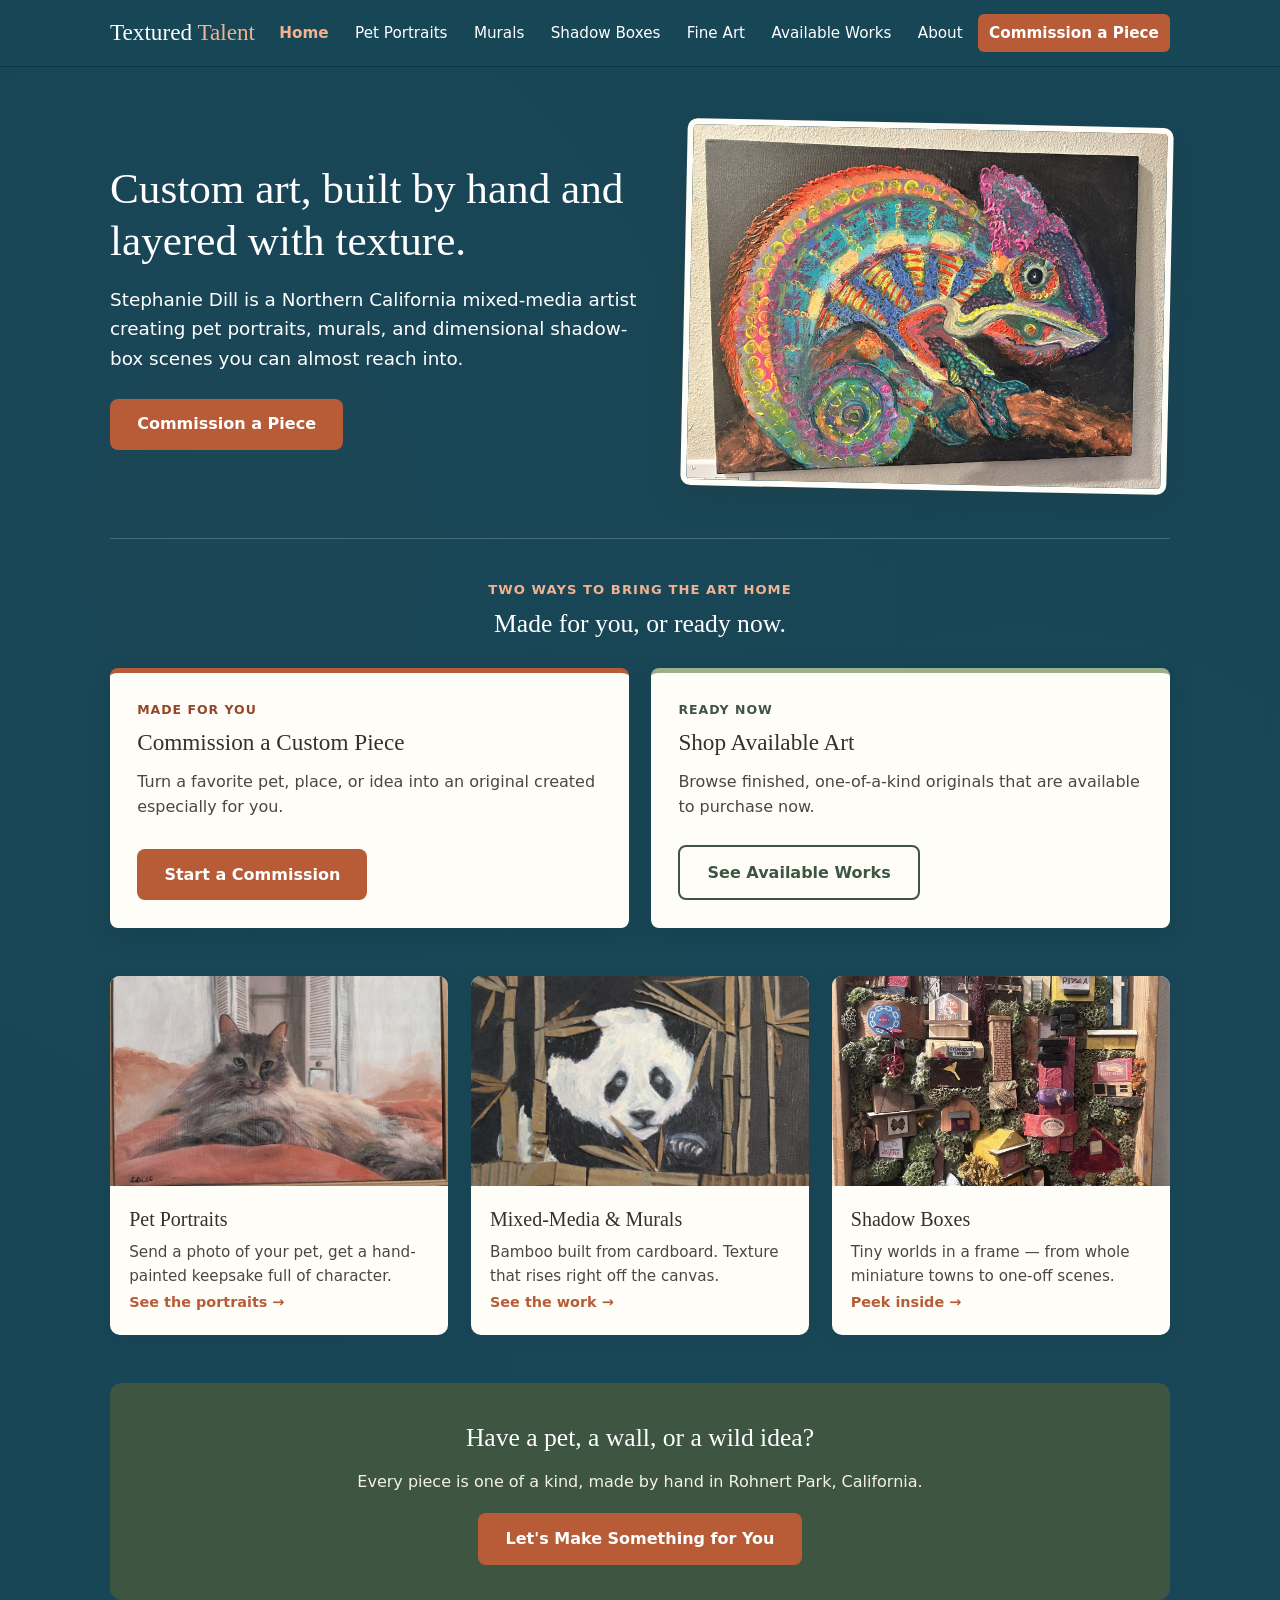
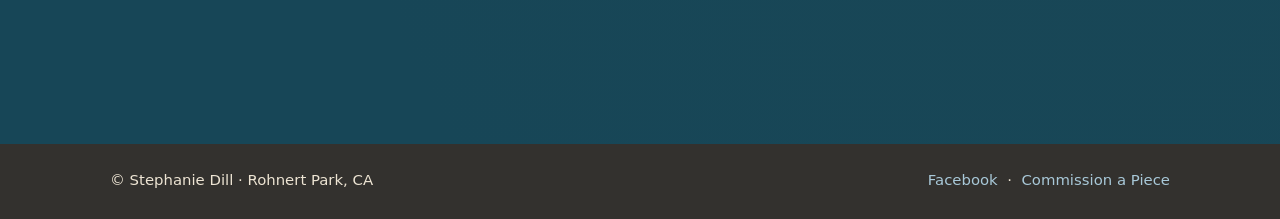
==== index.html @ d14e6fab "Publish Textured Talent website" ====
﻿<!DOCTYPE html>
<html lang="en">
<head>
  <meta charset="UTF-8">
  <meta name="viewport" content="width=device-width, initial-scale=1.0">
  <title>Textured Talent — Stephanie Dill, Mixed-Media Artist</title>
  <meta name="description" content="Stephanie Dill is a Northern California mixed-media artist creating custom pet portraits, murals, and dimensional shadow-box scenes. Rohnert Park, CA.">
  <link rel="stylesheet" href="assets/css/style.css?v=all-night-teal">
</head>
<body>

<header>
  <div class="header-inner">
    <a class="brand" href="index.html?v=all-night-teal">Textured <span>Talent</span></a>
    <nav>
      <a href="index.html?v=all-night-teal" class="active">Home</a>
      <a href="pet-portraits.html?v=all-night-teal">Pet Portraits</a>
      <a href="murals.html?v=all-night-teal">Murals</a>
      <a href="shadow-boxes.html?v=all-night-teal">Shadow Boxes</a>
      <a href="fine-art.html?v=all-night-teal">Fine Art</a>
      <a href="available-works.html?v=all-night-teal">Available Works</a>
      <a href="about.html?v=all-night-teal">About</a>
      <a href="commission.html?v=all-night-teal" class="cta">Commission a Piece</a>
    </nav>
  </div>
</header>

<main>
  <!-- Hero: headline + standout piece -->
  <section class="hero">
    <div>
      <h1>Custom art, built by hand and layered with texture.</h1>
      <p class="sub">Stephanie Dill is a Northern California mixed-media artist creating pet portraits, murals, and dimensional shadow-box scenes you can almost reach into.</p>
      <a class="btn" href="commission.html?v=all-night-teal">Commission a Piece</a>
    </div>
    <div class="hero-art">
      <img src="assets/img/mixed/chameleon-rainbow.jpg" alt="Vividly colored textured chameleon painting on a copper branch by Stephanie Dill">
    </div>
  </section>

  <!-- Two ways to buy -->
  <section class="buy-paths" aria-labelledby="buy-paths-title">
    <div class="buy-paths-intro">
      <p class="eyebrow">Two ways to bring the art home</p>
      <h2 id="buy-paths-title">Made for you, or ready now.</h2>
    </div>
    <div class="buy-paths-grid">
      <article class="buy-path">
        <p class="buy-path-label">Made for you</p>
        <h3>Commission a Custom Piece</h3>
        <p>Turn a favorite pet, place, or idea into an original created especially for you.</p>
        <a class="btn" href="commission.html?v=all-night-teal">Start a Commission</a>
      </article>
      <article class="buy-path">
        <p class="buy-path-label">Ready now</p>
        <h3>Shop Available Art</h3>
        <p>Browse finished, one-of-a-kind originals that are available to purchase now.</p>
        <a class="btn secondary" href="available-works.html?v=all-night-teal">See Available Works</a>
      </article>
    </div>
  </section>

  <!-- Three feature cards -->
  <section class="features">
    <a class="feature-card" href="pet-portraits.html?v=all-night-teal">
      <img src="assets/img/pets/emma-portrait.jpg" alt="Hand-painted portrait of a long-haired gray cat">
      <div class="card-text">
        <h3>Pet Portraits</h3>
        <p>Send a photo of your pet, get a hand-painted keepsake full of character.</p>
        <span class="more">See the portraits →</span>
      </div>
    </a>
    <a class="feature-card" href="fine-art.html?v=all-night-teal">
      <img src="assets/img/mixed/panda-cub-bamboo.jpg" alt="Panda painting with bamboo built from layered cardboard">
      <div class="card-text">
        <h3>Mixed-Media &amp; Murals</h3>
        <p>Bamboo built from cardboard. Texture that rises right off the canvas.</p>
        <span class="more">See the work →</span>
      </div>
    </a>
    <a class="feature-card" href="shadow-boxes.html?v=all-night-teal">
      <img src="assets/img/boxes/shadowbox-miniature-town.jpg" alt="Miniature town scene built inside a wooden shadow box">
      <div class="card-text">
        <h3>Shadow Boxes</h3>
        <p>Tiny worlds in a frame — from whole miniature towns to one-off scenes.</p>
        <span class="more">Peek inside →</span>
      </div>
    </a>
  </section>

  <!-- Closing call to action -->
  <section class="band">
    <h2>Have a pet, a wall, or a wild idea?</h2>
    <p>Every piece is one of a kind, made by hand in Rohnert Park, California.</p>
    <a class="btn" href="commission.html?v=all-night-teal">Let's Make Something for You</a>
  </section>
</main>

<footer>
  <div class="footer-inner">
    <span>© Stephanie Dill · Rohnert Park, CA</span>
    <span>
      <a href="https://www.facebook.com/stephanie.dill.2025" target="_blank" rel="noopener">Facebook</a>
      &nbsp;·&nbsp;
      <a href="commission.html?v=all-night-teal">Commission a Piece</a>
    </span>
  </div>
</footer>

</body>
</html>
---- assets/css/style.css ----
/* Textured Talent — Stephanie Dill, mixed-media artist
   Palette: terracotta #B85C38 · sage #9CAF88 · deep green #3E5641
            sky blue #A8C8D8 · warm cream #F6F1E7 · charcoal #33312E */

:root {
  --terracotta: #B85C38;
  --terracotta-dark: #96462A;
  --sage: #9CAF88;
  --deep-green: #3E5641;
  --sky: #A8C8D8;
  --page-green: #174657;
  --page-green-dark: #103542;
  --cream: #F6F1E7;
  --cream-dark: #EDE4D3;
  --card: #FFFDF7;
  --on-page: #FFFFFF;
  --on-page-soft: #FFFFFF;
  --charcoal: #33312E;
  --ink: #4A4742;
  --serif: Georgia, 'Times New Roman', serif;
  --sans: 'Segoe UI', system-ui, -apple-system, sans-serif;
}

* { margin: 0; padding: 0; box-sizing: border-box; }

body {
  font-family: var(--sans);
  color: var(--charcoal);
  background: var(--page-green);
  /* subtle paper texture via layered gradients — echoes her canvas surfaces */
  background-image:
    radial-gradient(ellipse at 20% 30%, rgba(184, 92, 56, 0.025), transparent 50%),
    radial-gradient(ellipse at 80% 70%, rgba(62, 86, 65, 0.045), transparent 50%);
  line-height: 1.6;
}

img { max-width: 100%; display: block; }

a { color: var(--terracotta); }

.page-intro a,
.page-note a {
  color: #F2B28F;
  font-weight: 600;
}

/* ---------- header ---------- */
header {
  background: var(--page-green);
  border-bottom: 1px solid var(--page-green-dark);
  position: sticky;
  top: 0;
  z-index: 10;
}
.header-inner {
  max-width: 1100px;
  margin: 0 auto;
  padding: 0.9rem 1.25rem;
  display: flex;
  align-items: center;
  justify-content: space-between;
  flex-wrap: wrap;
  gap: 0.5rem;
}
.brand {
  font-family: var(--serif);
  font-size: 1.45rem;
  color: var(--on-page);
  text-decoration: none;
}
.brand span { color: #F2B28F; }
nav { display: flex; flex-wrap: wrap; gap: 0.25rem; }
nav a {
  text-decoration: none;
  color: var(--on-page);
  font-size: 0.95rem;
  padding: 0.4rem 0.7rem;
  border-radius: 6px;
}
nav a:hover { background: var(--page-green-dark); }
nav a.active { color: #F2B28F; font-weight: 600; }
nav a.cta {
  background: var(--terracotta);
  color: #fff;
  font-weight: 600;
}
nav a.cta:hover { background: var(--terracotta-dark); }

/* ---------- shared layout ---------- */
main { max-width: 1100px; margin: 0 auto; padding: 0 1.25rem 4rem; }

.page-intro { max-width: 720px; margin: 3rem auto 2.5rem; text-align: center; }
h1 {
  font-family: var(--serif);
  font-weight: 500;
  font-size: clamp(1.9rem, 4vw, 2.7rem);
  line-height: 1.2;
  margin-bottom: 1rem;
  color: var(--on-page);
}
.page-intro p { font-size: 1.08rem; color: var(--on-page-soft); }

h2 {
  font-family: var(--serif);
  font-weight: 500;
  font-size: 1.6rem;
  margin: 3rem 0 1.25rem;
  color: var(--on-page);
}

.btn {
  display: inline-block;
  background: var(--terracotta);
  color: #fff;
  text-decoration: none;
  font-weight: 600;
  padding: 0.8rem 1.7rem;
  border-radius: 8px;
  border: none;
  font-size: 1rem;
  cursor: pointer;
}
.btn:hover { background: var(--terracotta-dark); }
.btn.secondary {
  background: transparent;
  color: var(--deep-green);
  border: 2px solid var(--deep-green);
}
.btn.secondary:hover { background: var(--deep-green); color: #fff; }

/* ---------- hero (home) ---------- */
.hero {
  display: grid;
  grid-template-columns: 1.1fr 1fr;
  gap: 2.5rem;
  align-items: center;
  padding: 3.5rem 0 3rem;
}
.hero h1 { margin-bottom: 1.1rem; }
.hero p.sub { font-size: 1.15rem; color: var(--on-page-soft); margin-bottom: 1.6rem; }
.hero-art img {
  border-radius: 10px;
  border: 6px solid var(--card);
  box-shadow: 0 10px 28px rgba(51, 49, 46, 0.22);
  transform: rotate(1.2deg);
}
@media (max-width: 760px) {
  .hero { grid-template-columns: 1fr; padding-top: 2rem; }
}

/* ---------- ways to buy (home) ---------- */
.buy-paths {
  margin: 0 0 3rem;
  padding: 2.5rem 0 0;
  border-top: 1px solid rgba(255, 255, 255, 0.2);
}
.buy-paths-intro {
  max-width: 620px;
  margin: 0 auto 1.4rem;
  text-align: center;
}
.buy-paths .eyebrow {
  color: #F2B28F;
  font-size: 0.82rem;
  font-weight: 700;
  letter-spacing: 0.08em;
  text-transform: uppercase;
}
.buy-paths h2 {
  margin: 0.25rem 0 0;
}
.buy-paths-grid {
  display: grid;
  grid-template-columns: repeat(2, minmax(0, 1fr));
  gap: 1.4rem;
}
.buy-path {
  display: flex;
  flex-direction: column;
  align-items: flex-start;
  min-height: 260px;
  padding: 1.7rem;
  background: var(--card);
  border-top: 5px solid var(--terracotta);
  border-radius: 8px;
  box-shadow: 0 6px 18px rgba(16, 53, 66, 0.28);
}
.buy-path:nth-child(2) {
  border-top-color: var(--sage);
}
.buy-path-label {
  color: var(--terracotta-dark);
  font-size: 0.78rem;
  font-weight: 700;
  letter-spacing: 0.08em;
  text-transform: uppercase;
}
.buy-path:nth-child(2) .buy-path-label {
  color: var(--deep-green);
}
.buy-path h3 {
  margin: 0.25rem 0 0.5rem;
  color: var(--charcoal);
  font-family: var(--serif);
  font-size: 1.45rem;
  font-weight: 500;
}
.buy-path > p:not(.buy-path-label) {
  margin-bottom: 1.3rem;
  color: var(--ink);
}
.buy-path .btn {
  margin-top: auto;
}
@media (max-width: 640px) {
  .buy-paths {
    padding-top: 2rem;
  }
  .buy-paths-grid {
    grid-template-columns: 1fr;
  }
  .buy-path {
    min-height: 0;
  }
}

/* ---------- feature cards (home) ---------- */
.features {
  display: grid;
  grid-template-columns: repeat(auto-fit, minmax(240px, 1fr));
  gap: 1.4rem;
  margin: 1.5rem 0 2rem;
}
.feature-card {
  background: var(--card);
  border-radius: 10px;
  overflow: hidden;
  text-decoration: none;
  color: var(--charcoal);
  box-shadow: 0 4px 14px rgba(51, 49, 46, 0.12);
  transition: transform 0.15s ease, box-shadow 0.15s ease;
}
.feature-card:hover {
  transform: translateY(-4px);
  box-shadow: 0 10px 22px rgba(51, 49, 46, 0.18);
}
.feature-card img { height: 210px; width: 100%; object-fit: cover; }
.feature-card .card-text { padding: 1.1rem 1.2rem 1.3rem; }
.feature-card h3 { font-family: var(--serif); font-weight: 500; font-size: 1.25rem; }
.feature-card p { font-size: 0.95rem; color: var(--ink); margin-top: 0.3rem; }
.feature-card .more { color: var(--terracotta); font-weight: 600; font-size: 0.9rem; }

/* ---------- galleries ---------- */
.gallery {
  display: grid;
  grid-template-columns: repeat(auto-fill, minmax(270px, 1fr));
  gap: 1.5rem;
}
.gallery.wide {
  display: block;
  columns: 330px 2;
  column-gap: 1.5rem;
}
.gallery.wide .art-card {
  display: inline-block;
  width: 100%;
  margin: 0 0 1.5rem;
  break-inside: avoid;
}
.art-card {
  background: var(--card);
  border-radius: 10px;
  padding: 0.85rem 0.85rem 0.95rem;
  box-shadow: 0 4px 14px rgba(51, 49, 46, 0.12);
}
.art-card img { border-radius: 6px; width: 100%; }
.art-card figcaption {
  margin-top: 0.7rem;
  font-size: 0.95rem;
  color: var(--ink);
  text-align: center;
}
.art-card figcaption strong { color: var(--charcoal); font-family: var(--serif); font-size: 1.05rem; }

/* lightbox-free zoom: open image in new tab via link */
.art-card a { display: block; }

/* ---------- sold / available badges ---------- */
.badge {
  position: absolute;
  top: 16px;
  left: 16px;
  z-index: 2;
  font-size: 0.78rem;
  font-weight: 700;
  letter-spacing: 0.04em;
  text-transform: uppercase;
  padding: 0.28rem 0.7rem;
  border-radius: 999px;
  color: #fff;
}
.badge.available { background: var(--deep-green); }
.badge.sold { background: var(--terracotta); }
.price-line { font-size: 0.9rem; color: var(--ink); }
.price-line a { font-weight: 600; }

/* ---------- testimonial ---------- */
.testimonial {
  max-width: 640px;
  margin: 3rem auto;
  text-align: center;
  font-family: var(--serif);
  font-size: 1.3rem;
  color: var(--on-page);
}
.testimonial .who {
  display: block;
  margin-top: 0.6rem;
  font-family: var(--sans);
  font-size: 0.95rem;
  color: var(--on-page-soft);
}

/* ---------- how it works ---------- */
.steps {
  display: grid;
  grid-template-columns: repeat(auto-fit, minmax(220px, 1fr));
  gap: 1.4rem;
  margin: 1.5rem 0 2rem;
}
.step {
  background: var(--card);
  border-radius: 10px;
  padding: 1.5rem 1.3rem;
  text-align: center;
  box-shadow: 0 4px 14px rgba(51, 49, 46, 0.1);
}
.step .num {
  display: inline-flex;
  align-items: center;
  justify-content: center;
  width: 44px;
  height: 44px;
  border-radius: 50%;
  background: var(--sage);
  color: var(--deep-green);
  font-weight: 700;
  font-size: 1.2rem;
  margin-bottom: 0.7rem;
}
.step h3 { font-family: var(--serif); font-weight: 500; margin-bottom: 0.3rem; }
.step p { font-size: 0.95rem; color: var(--ink); }

.center { text-align: center; margin: 2.2rem 0; }
.page-note { text-align: center; color: var(--on-page-soft); }

/* ---------- banner sections ---------- */
.band {
  background: var(--deep-green);
  color: var(--cream);
  border-radius: 12px;
  padding: 2.2rem 2rem;
  margin: 3rem 0;
  text-align: center;
}
.band h2 { color: #fff; margin: 0 0 0.6rem; }
.band p { max-width: 640px; margin: 0 auto 1.2rem; }

/* ---------- about ---------- */
.about-grid {
  display: grid;
  grid-template-columns: 1.2fr 1fr;
  gap: 2.5rem;
  align-items: start;
  margin-top: 2.5rem;
}
@media (max-width: 760px) { .about-grid { grid-template-columns: 1fr; } }
.about-grid img {
  border-radius: 10px;
  border: 6px solid var(--card);
  box-shadow: 0 8px 22px rgba(51, 49, 46, 0.18);
}
.about-text p { margin-bottom: 1rem; font-size: 1.05rem; color: var(--on-page-soft); }

/* ---------- commission form ---------- */
.form-wrap {
  max-width: 640px;
  margin: 0 auto;
  background: var(--card);
  border-radius: 12px;
  padding: 2rem 1.8rem;
  box-shadow: 0 6px 18px rgba(51, 49, 46, 0.12);
}
.form-row { margin-bottom: 1.2rem; }
label { display: block; font-weight: 600; margin-bottom: 0.35rem; font-size: 0.97rem; }
input[type="text"], input[type="email"], select, textarea {
  width: 100%;
  padding: 0.7rem 0.8rem;
  border: 1.5px solid var(--cream-dark);
  border-radius: 8px;
  font-family: var(--sans);
  font-size: 1rem;
  background: var(--cream);
  color: var(--charcoal);
}
input:focus, select:focus, textarea:focus {
  outline: 2px solid var(--sage);
  border-color: var(--sage);
}
textarea { min-height: 130px; resize: vertical; }
.form-note { font-size: 0.92rem; color: var(--ink); margin-top: 1rem; text-align: center; }

/* ---------- footer ---------- */
footer {
  background: var(--charcoal);
  color: var(--cream-dark);
  margin-top: 2rem;
}
.footer-inner {
  max-width: 1100px;
  margin: 0 auto;
  padding: 1.6rem 1.25rem;
  display: flex;
  justify-content: space-between;
  align-items: center;
  flex-wrap: wrap;
  gap: 0.8rem;
  font-size: 0.93rem;
}
footer a { color: var(--sky); text-decoration: none; }
footer a:hover { text-decoration: underline; }
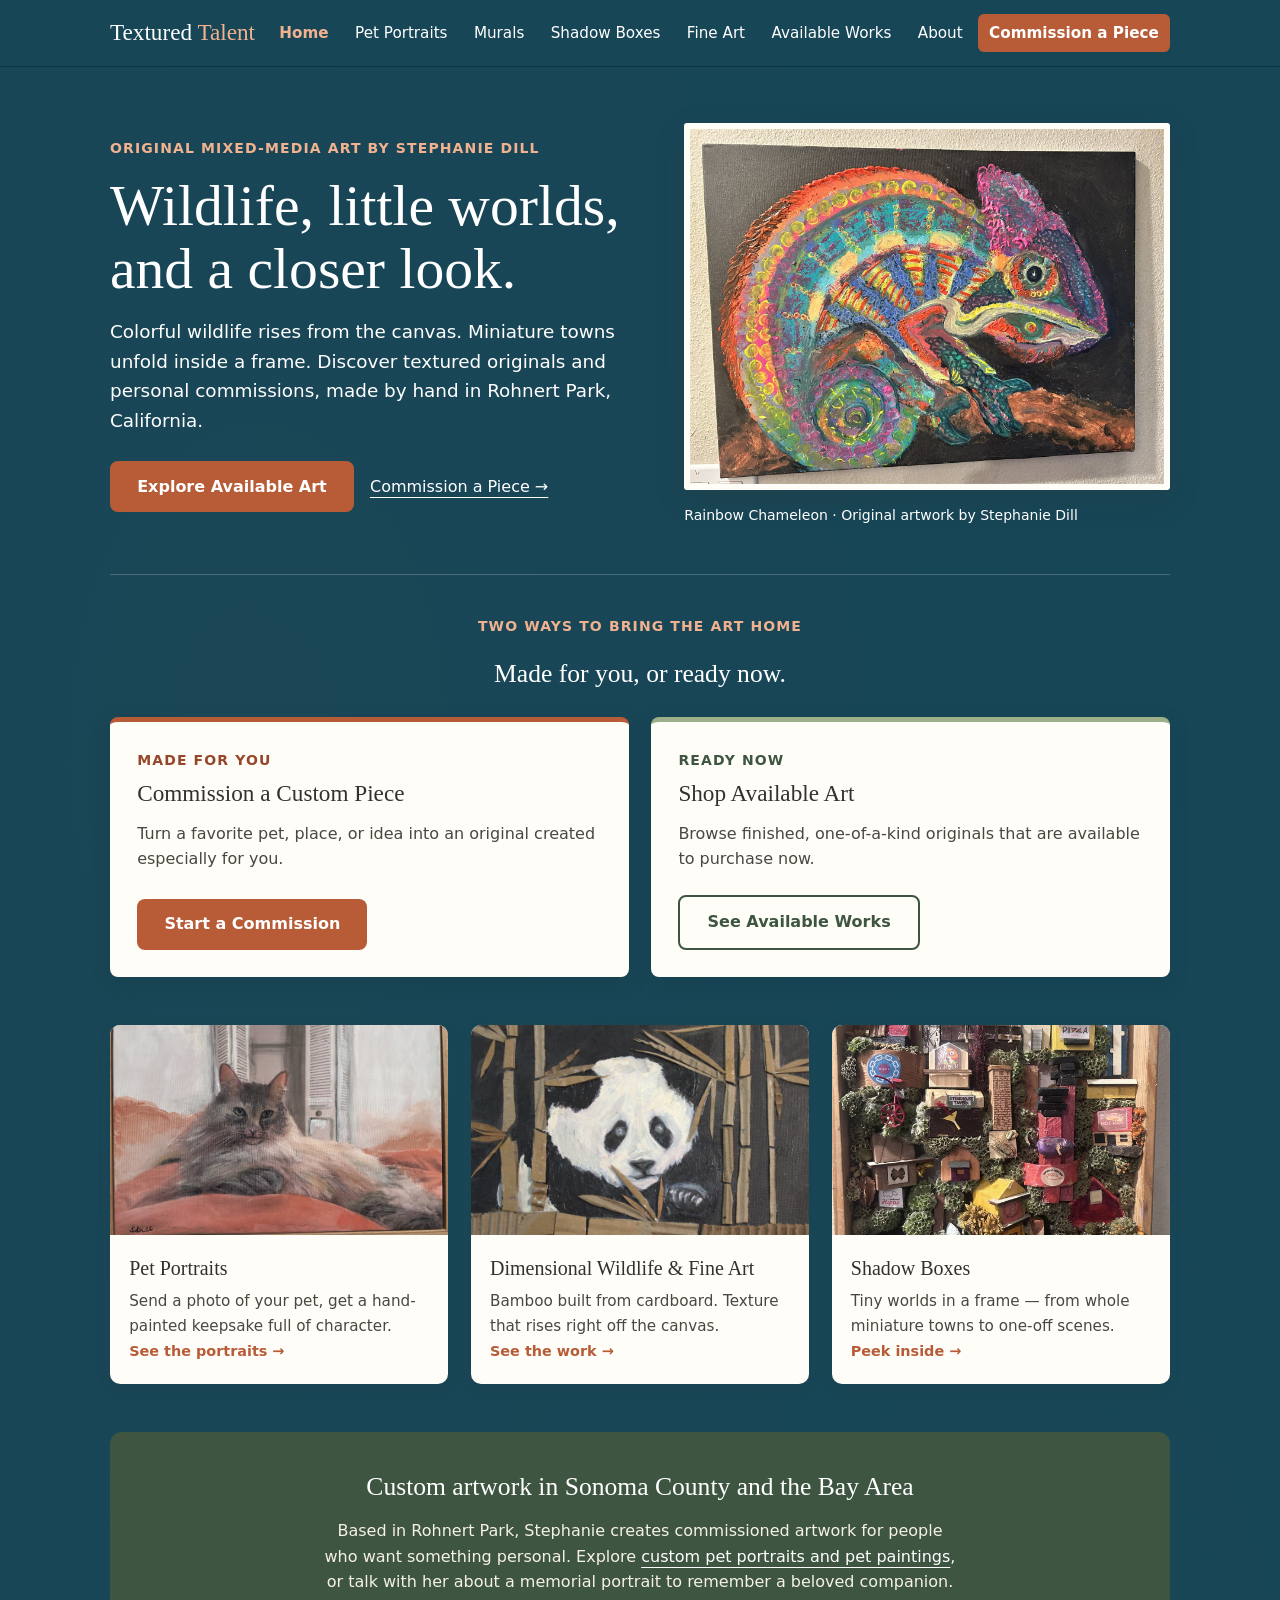
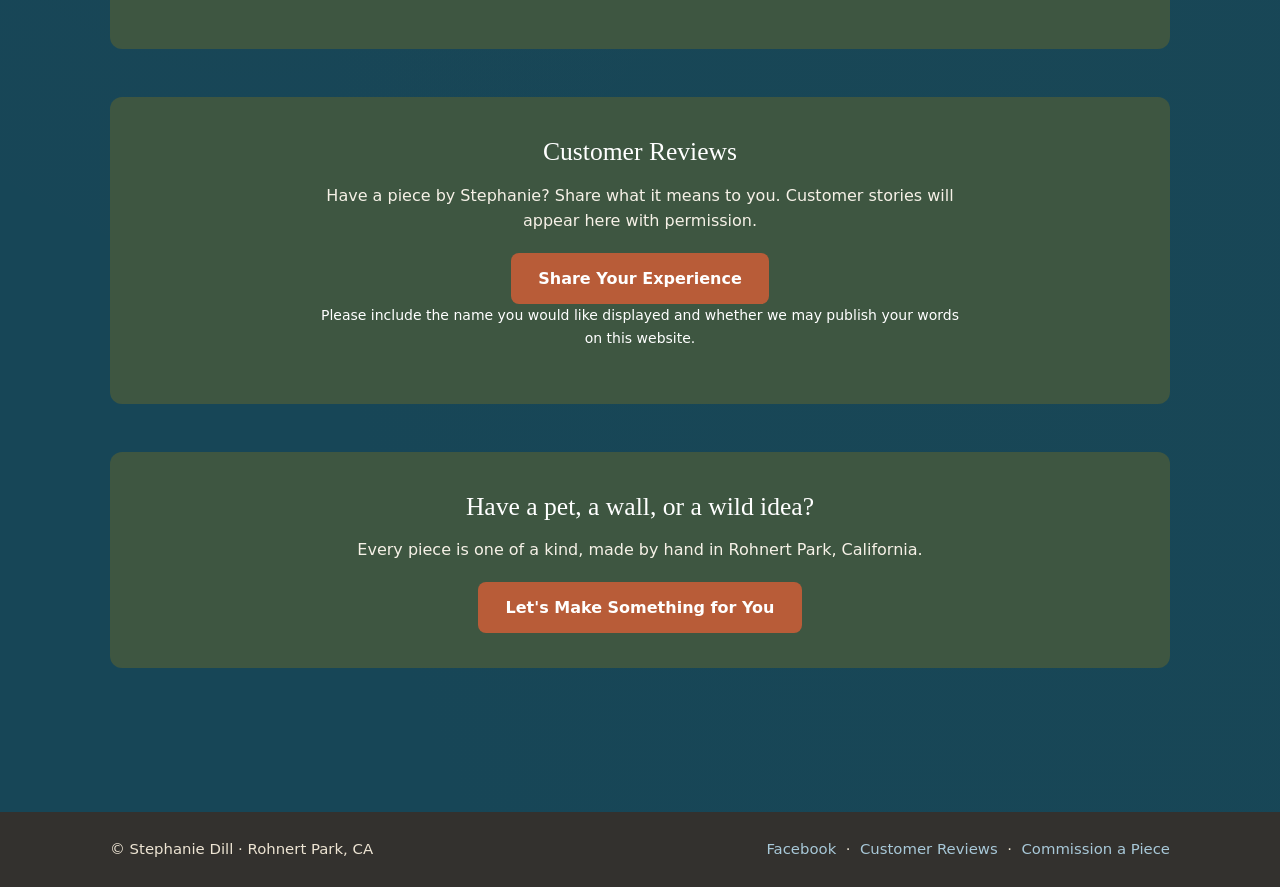
==== commit 29a1534c: "Publish artwork inventory, local SEO and inquiry improvements" ====
--- a/index.html
+++ b/index.html
@@ -1,40 +1,138 @@
-﻿<!DOCTYPE html>
+<!DOCTYPE html>
 <html lang="en">
 <head>
   <meta charset="UTF-8">
   <meta name="viewport" content="width=device-width, initial-scale=1.0">
-  <title>Textured Talent — Stephanie Dill, Mixed-Media Artist</title>
-  <meta name="description" content="Stephanie Dill is a Northern California mixed-media artist creating custom pet portraits, murals, and dimensional shadow-box scenes. Rohnert Park, CA.">
-  <link rel="stylesheet" href="assets/css/style.css?v=all-night-teal">
+  <title>Custom Pet Portraits &amp; Original Art | Textured Talent</title>
+  <meta name="description" content="Discover custom pet portraits, pet paintings, shadow boxes and original art by Stephanie Dill in Rohnert Park, serving Sonoma County and the Bay Area.">
+  <meta name="robots" content="index,follow,max-image-preview:large">
+  <meta name="theme-color" content="#174657">
+  <link rel="canonical" href="https://texturedtalents.com/">
+  <meta property="og:type" content="website">
+  <meta property="og:site_name" content="Textured Talent">
+  <meta property="og:locale" content="en_US">
+  <meta property="og:title" content="Custom Pet Portraits &amp; Original Art | Textured Talent">
+  <meta property="og:description" content="Discover custom pet portraits, pet paintings, shadow boxes and original art by Stephanie Dill in Rohnert Park, serving Sonoma County and the Bay Area.">
+  <meta property="og:url" content="https://texturedtalents.com/">
+  <meta property="og:image" content="https://texturedtalents.com/assets/img/mixed/chameleon-rainbow.jpg">
+  <meta property="og:image:alt" content="Vivid textured chameleon painting by Stephanie Dill">
+  <meta name="twitter:card" content="summary_large_image">
+  <meta name="twitter:title" content="Custom Pet Portraits &amp; Original Art | Textured Talent">
+  <meta name="twitter:description" content="Discover custom pet portraits, pet paintings, shadow boxes and original art by Stephanie Dill in Rohnert Park, serving Sonoma County and the Bay Area.">
+  <meta name="twitter:image" content="https://texturedtalents.com/assets/img/mixed/chameleon-rainbow.jpg">
+  <link rel="stylesheet" href="assets/css/style.css?v=artwork-20261013">
+  <script type="application/ld+json">
+{
+  "@context": "https://schema.org",
+  "@graph": [
+    {
+      "@type": "WebSite",
+      "@id": "https://texturedtalents.com/#website",
+      "url": "https://texturedtalents.com/",
+      "name": "Textured Talent",
+      "description": "Custom art and original mixed-media work by Stephanie Dill.",
+      "publisher": {
+        "@id": "https://texturedtalents.com/#business"
+      }
+    },
+    {
+      "@type": "Organization",
+      "@id": "https://texturedtalents.com/#business",
+      "name": "Textured Talent",
+      "url": "https://texturedtalents.com/",
+      "description": "Custom pet portraits, murals, shadow boxes, and original mixed-media art.",
+      "image": "https://texturedtalents.com/assets/img/mixed/chameleon-rainbow.jpg",
+      "founder": {
+        "@id": "https://texturedtalents.com/#stephanie-dill"
+      },
+      "areaServed": [
+        {
+          "@type": "City",
+          "name": "Rohnert Park"
+        },
+        {
+          "@type": "AdministrativeArea",
+          "name": "Sonoma County"
+        },
+        {
+          "@type": "AdministrativeArea",
+          "name": "Northern California"
+        },
+        {
+          "@type": "AdministrativeArea",
+          "name": "San Francisco Bay Area"
+        }
+      ],
+      "sameAs": [
+        "https://www.facebook.com/stephanie.dill.2025"
+      ]
+    },
+    {
+      "@type": "Person",
+      "@id": "https://texturedtalents.com/#stephanie-dill",
+      "name": "Stephanie Dill",
+      "jobTitle": "Mixed-media artist",
+      "url": "https://texturedtalents.com/about.html",
+      "image": "https://texturedtalents.com/assets/img/about/stephanie-shadowbox.jpg",
+      "worksFor": {
+        "@id": "https://texturedtalents.com/#business"
+      },
+      "homeLocation": {
+        "@type": "City",
+        "name": "Rohnert Park, California"
+      },
+      "sameAs": [
+        "https://www.facebook.com/stephanie.dill.2025"
+      ]
+    },
+    {
+      "@type": "WebPage",
+      "@id": "https://texturedtalents.com/#webpage",
+      "url": "https://texturedtalents.com/",
+      "name": "Custom Pet Portraits & Original Art | Textured Talent",
+      "isPartOf": {
+        "@id": "https://texturedtalents.com/#website"
+      },
+      "about": {
+        "@id": "https://texturedtalents.com/#business"
+      },
+      "description": "Discover custom pet portraits, pet paintings, shadow boxes and original art by Stephanie Dill in Rohnert Park, serving Sonoma County and the Bay Area."
+    }
+  ]
+}
+  </script>
 </head>
 <body>
+<a class="skip-link" href="#main-content">Skip to content</a>
 
 <header>
   <div class="header-inner">
-    <a class="brand" href="index.html?v=all-night-teal">Textured <span>Talent</span></a>
-    <nav>
-      <a href="index.html?v=all-night-teal" class="active">Home</a>
-      <a href="pet-portraits.html?v=all-night-teal">Pet Portraits</a>
-      <a href="murals.html?v=all-night-teal">Murals</a>
-      <a href="shadow-boxes.html?v=all-night-teal">Shadow Boxes</a>
-      <a href="fine-art.html?v=all-night-teal">Fine Art</a>
-      <a href="available-works.html?v=all-night-teal">Available Works</a>
-      <a href="about.html?v=all-night-teal">About</a>
-      <a href="commission.html?v=all-night-teal" class="cta">Commission a Piece</a>
+    <a class="brand" href="index.html?v=artwork-20261013">Textured <span>Talent</span></a>
+    <nav aria-label="Main navigation">
+      <a href="index.html?v=artwork-20261013" class="active">Home</a>
+      <a href="pet-portraits.html?v=artwork-20261013">Pet Portraits</a>
+      <a href="murals.html?v=artwork-20261013">Murals</a>
+      <a href="shadow-boxes.html?v=artwork-20261013">Shadow Boxes</a>
+      <a href="fine-art.html?v=artwork-20261013">Fine Art</a>
+      <a href="available-works.html?v=artwork-20261013">Available Works</a>
+      <a href="about.html?v=artwork-20261013">About</a>
+      <a href="commission.html?v=artwork-20261013" class="cta">Commission a Piece</a>
     </nav>
   </div>
 </header>
 
-<main>
+<main id="main-content">
   <!-- Hero: headline + standout piece -->
   <section class="hero">
     <div>
-      <h1>Custom art, built by hand and layered with texture.</h1>
-      <p class="sub">Stephanie Dill is a Northern California mixed-media artist creating pet portraits, murals, and dimensional shadow-box scenes you can almost reach into.</p>
-      <a class="btn" href="commission.html?v=all-night-teal">Commission a Piece</a>
+      <p class="eyebrow">Original mixed-media art by Stephanie Dill</p>
+      <h1>Wildlife, little worlds,<br>and a closer look.</h1>
+      <p class="sub">Colorful wildlife rises from the canvas. Miniature towns unfold inside a frame. Discover textured originals and personal commissions, made by hand in Rohnert Park, California.</p>
+      <div class="hero-actions"><a class="btn" href="available-works.html?v=artwork-20261013">Explore Available Art</a><a class="text-link" href="commission.html?v=artwork-20261013">Commission a Piece →</a></div>
     </div>
     <div class="hero-art">
-      <img src="assets/img/mixed/chameleon-rainbow.jpg" alt="Vividly colored textured chameleon painting on a copper branch by Stephanie Dill">
+      <img src="assets/img/mixed/chameleon-rainbow.jpg" alt="Vividly colored textured chameleon painting on a copper branch by Stephanie Dill" fetchpriority="high">
+      <p class="art-caption">Rainbow Chameleon · Original artwork by Stephanie Dill</p>
     </div>
   </section>
 
@@ -49,20 +147,20 @@
         <p class="buy-path-label">Made for you</p>
         <h3>Commission a Custom Piece</h3>
         <p>Turn a favorite pet, place, or idea into an original created especially for you.</p>
-        <a class="btn" href="commission.html?v=all-night-teal">Start a Commission</a>
+        <a class="btn" href="commission.html?v=artwork-20261013">Start a Commission</a>
       </article>
       <article class="buy-path">
         <p class="buy-path-label">Ready now</p>
         <h3>Shop Available Art</h3>
         <p>Browse finished, one-of-a-kind originals that are available to purchase now.</p>
-        <a class="btn secondary" href="available-works.html?v=all-night-teal">See Available Works</a>
+        <a class="btn secondary" href="available-works.html?v=artwork-20261013">See Available Works</a>
       </article>
     </div>
   </section>
 
   <!-- Three feature cards -->
   <section class="features">
-    <a class="feature-card" href="pet-portraits.html?v=all-night-teal">
+    <a class="feature-card" href="pet-portraits.html?v=artwork-20261013">
       <img src="assets/img/pets/emma-portrait.jpg" alt="Hand-painted portrait of a long-haired gray cat">
       <div class="card-text">
         <h3>Pet Portraits</h3>
@@ -70,15 +168,15 @@
         <span class="more">See the portraits →</span>
       </div>
     </a>
-    <a class="feature-card" href="fine-art.html?v=all-night-teal">
+    <a class="feature-card" href="fine-art.html?v=artwork-20261013">
       <img src="assets/img/mixed/panda-cub-bamboo.jpg" alt="Panda painting with bamboo built from layered cardboard">
       <div class="card-text">
-        <h3>Mixed-Media &amp; Murals</h3>
+        <h3>Dimensional Wildlife &amp; Fine Art</h3>
         <p>Bamboo built from cardboard. Texture that rises right off the canvas.</p>
         <span class="more">See the work →</span>
       </div>
     </a>
-    <a class="feature-card" href="shadow-boxes.html?v=all-night-teal">
+    <a class="feature-card" href="shadow-boxes.html?v=artwork-20261013">
       <img src="assets/img/boxes/shadowbox-miniature-town.jpg" alt="Miniature town scene built inside a wooden shadow box">
       <div class="card-text">
         <h3>Shadow Boxes</h3>
@@ -88,11 +186,13 @@
     </a>
   </section>
 
-  <!-- Closing call to action -->
+  <section class="band" aria-labelledby="local-art-title"><h2 id="local-art-title">Custom artwork in Sonoma County and the Bay Area</h2><p>Based in Rohnert Park, Stephanie creates commissioned artwork for people who want something personal. Explore <a class="text-link" href="pet-portraits.html">custom pet portraits and pet paintings</a>, or talk with her about a memorial portrait to remember a beloved companion.</p></section>
+<section class="band" id="reviews" aria-labelledby="reviews-title"><h2 id="reviews-title">Customer Reviews</h2><p>Have a piece by Stephanie? Share what it means to you. Customer stories will appear here with permission.</p><a class="btn" href="mailto:stephbdill@gmail.com?subject=My%20Textured%20Talent%20review">Share Your Experience</a><p class="art-caption">Please include the name you would like displayed and whether we may publish your words on this website.</p></section>
+<!-- Closing call to action -->
   <section class="band">
     <h2>Have a pet, a wall, or a wild idea?</h2>
     <p>Every piece is one of a kind, made by hand in Rohnert Park, California.</p>
-    <a class="btn" href="commission.html?v=all-night-teal">Let's Make Something for You</a>
+    <a class="btn" href="commission.html?v=artwork-20261013">Let's Make Something for You</a>
   </section>
 </main>
 
@@ -102,7 +202,7 @@
     <span>
       <a href="https://www.facebook.com/stephanie.dill.2025" target="_blank" rel="noopener">Facebook</a>
       &nbsp;·&nbsp;
-      <a href="commission.html?v=all-night-teal">Commission a Piece</a>
+      <a href="index.html#reviews">Customer Reviews</a> &nbsp;·&nbsp; <a href="commission.html?v=artwork-20261013">Commission a Piece</a>
     </span>
   </div>
 </footer>
--- a/assets/css/style.css
+++ b/assets/css/style.css
@@ -429,3 +429,39 @@
 }
 footer a { color: var(--sky); text-decoration: none; }
 footer a:hover { text-decoration: underline; }
+
+/* Collector presentation: preserve the artwork, improve hierarchy and legibility. */
+.eyebrow { color: #f2b28f; font-size: .875rem; font-weight: 650; letter-spacing: .08em; text-transform: uppercase; margin-bottom: 1rem; }
+.hero h1 { font-size: clamp(2.4rem, 4.5vw, 3.65rem); line-height: 1.08; }
+.hero-actions, .inquiry-actions { display: flex; align-items: center; flex-wrap: wrap; gap: 1rem; }
+.text-link { color: #fff; text-underline-offset: .3em; }
+.hero-art img { transform: none; border-radius: 3px; }
+.art-caption { color: var(--on-page-soft); font-size: .875rem; margin-top: .85rem; }
+.collection-note { margin-top: 1rem; }
+.inquiry-card h2 { color: var(--charcoal); margin: 0 0 1rem; }
+.inquiry-card .eyebrow { color: var(--terracotta-dark); }
+.inquiry-card label { margin-top: 1.5rem; }
+.inquiry-actions { margin-top: 1rem; }
+.inquiry-card textarea { min-height: 170px; }
+.inquiry-card .form-note { text-align: left; }
+#shop .art-card { display: flex; flex-direction: column; padding: 1rem; border-radius: 4px; }
+#shop .art-card > a { display: flex; align-items: center; justify-content: center; min-height: 310px; background: #eee8dc; }
+#shop .art-card img { width: 100%; height: 310px; object-fit: contain; border-radius: 0; }
+#shop .art-card figcaption { margin-top: 1.2rem; }
+#shop .art-card figcaption strong { font-size: 1.25rem; }
+#shop .price-line a { display: block; margin-top: .45rem; color: #874024; min-height: 44px; padding: .5rem; }
+.buy-path-label, .buy-paths .eyebrow { font-size: .875rem; }
+:focus-visible { outline: 3px solid #f2b28f; outline-offset: 4px; }
+.skip-link { position: fixed; top: .5rem; left: 1rem; z-index: 30; padding: .75rem; background: #fff; color: #174657; transform: translateY(-200%); }
+.skip-link:focus { transform: translateY(0); }
+@media (max-width: 760px) {
+  header { position: static; }
+  .header-inner { gap: .8rem; }
+  nav { width: 100%; gap: .2rem; }
+  nav a { min-height: 44px; display: inline-flex; align-items: center; padding: .5rem .6rem; }
+  .hero { gap: 1.8rem; }
+  .form-wrap { padding: 1.4rem; }
+  .gallery { grid-template-columns: repeat(auto-fill, minmax(min(100%,270px),1fr)); }
+  .hero-actions .btn { width: 100%; text-align: center; }
+}
+@media (prefers-reduced-motion: reduce) { * { transition: none !important; scroll-behavior: auto !important; } }
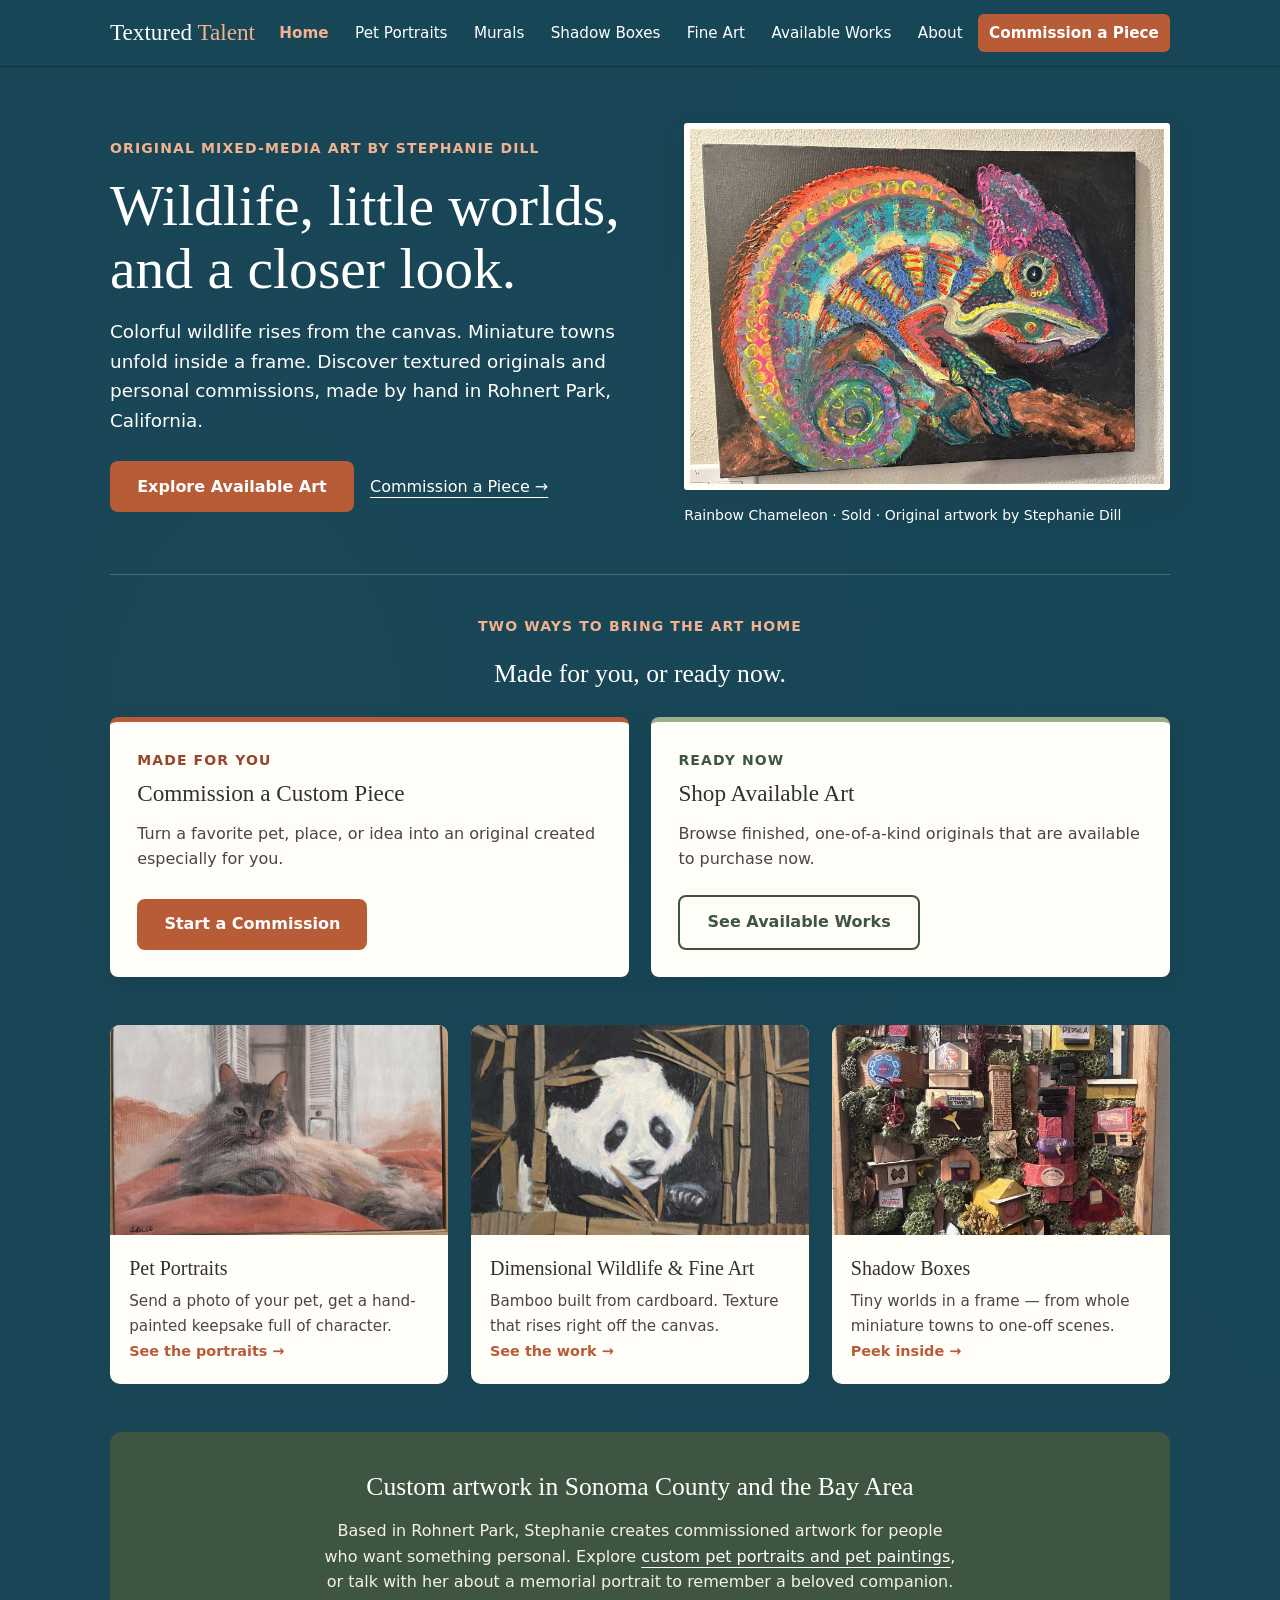
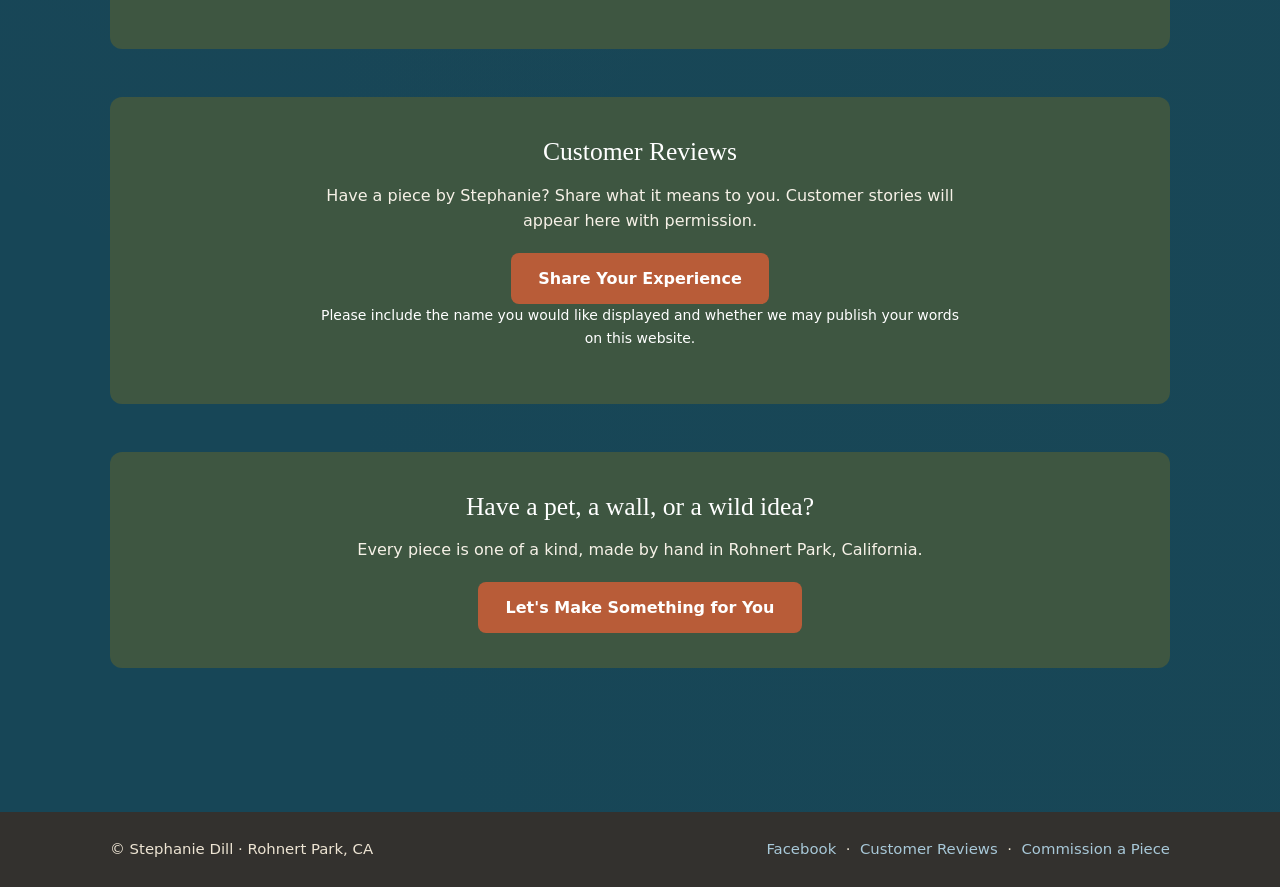
==== commit f2ebbb0b: "Mark Rainbow Chameleon sold without sale amount" ====
--- a/index.html
+++ b/index.html
@@ -132,7 +132,7 @@
     </div>
     <div class="hero-art">
       <img src="assets/img/mixed/chameleon-rainbow.jpg" alt="Vividly colored textured chameleon painting on a copper branch by Stephanie Dill" fetchpriority="high">
-      <p class="art-caption">Rainbow Chameleon · Original artwork by Stephanie Dill</p>
+      <p class="art-caption">Rainbow Chameleon · Sold · Original artwork by Stephanie Dill</p>
     </div>
   </section>
 
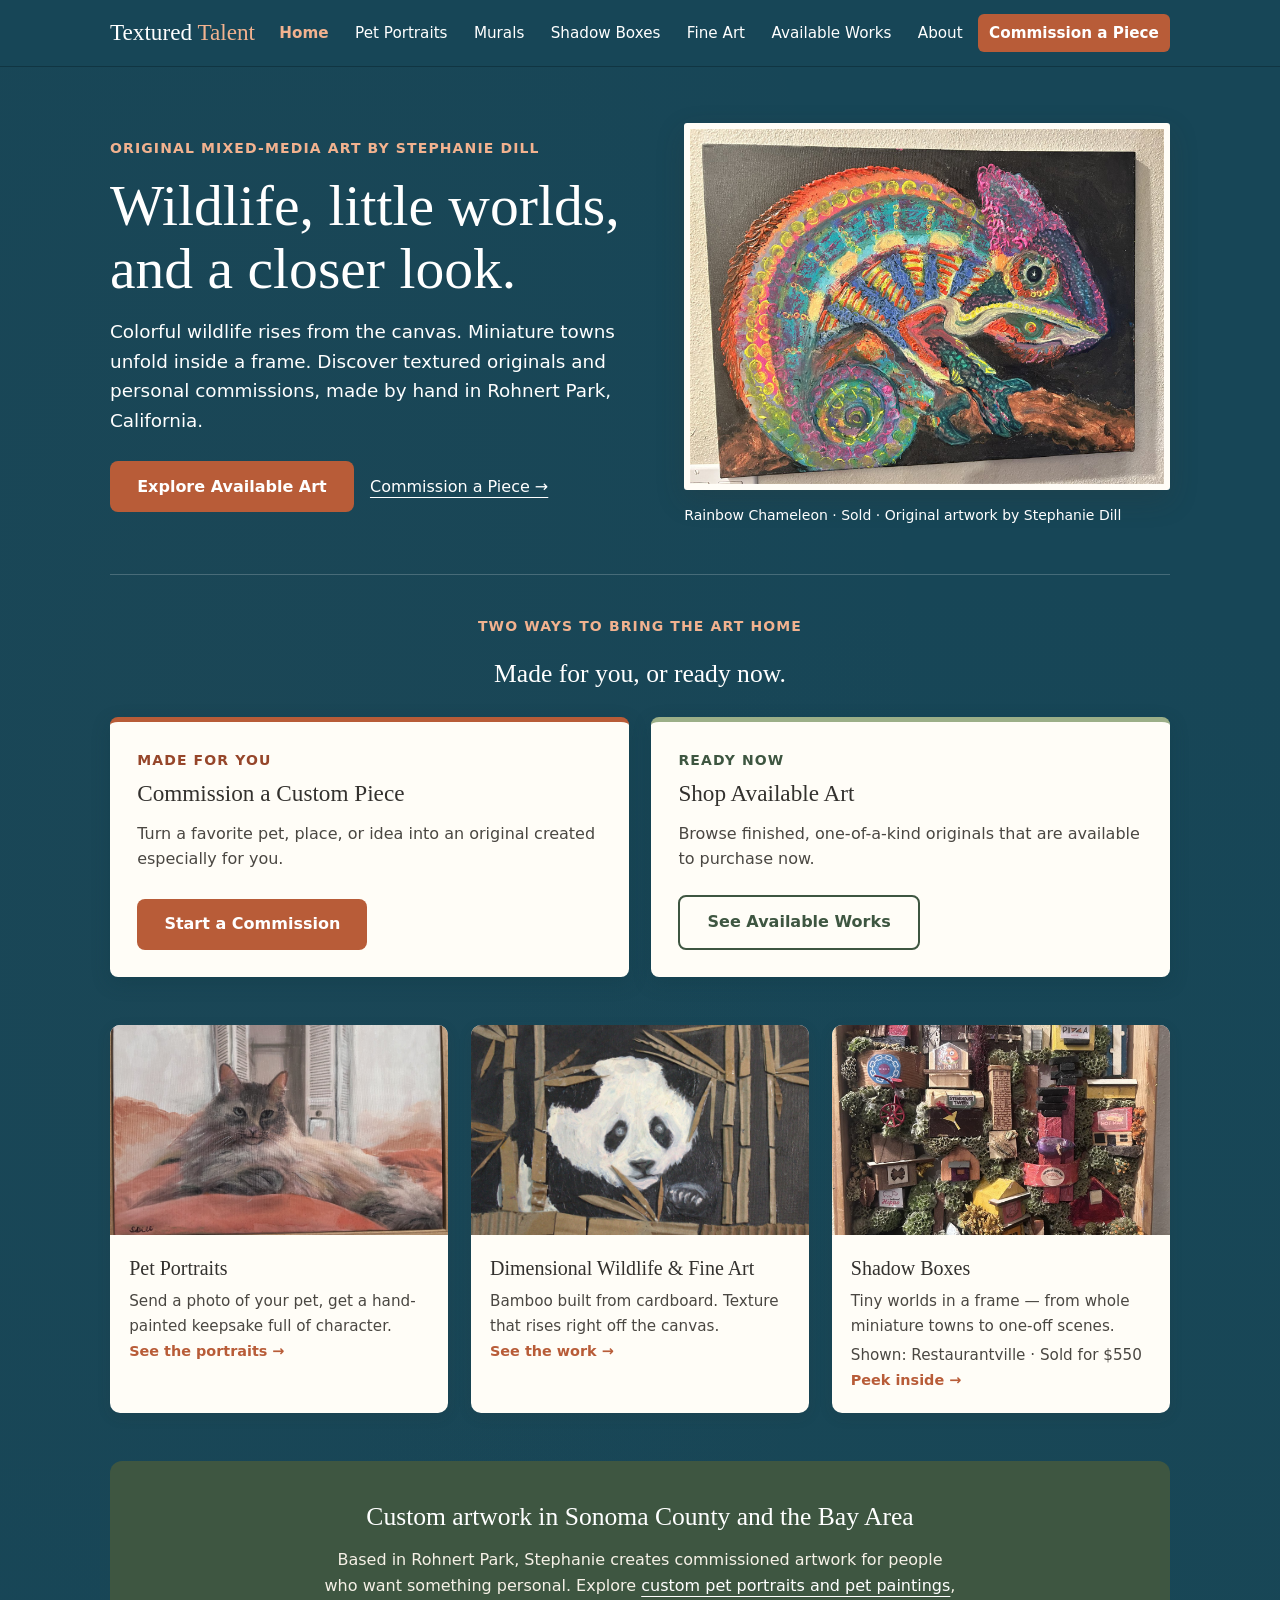
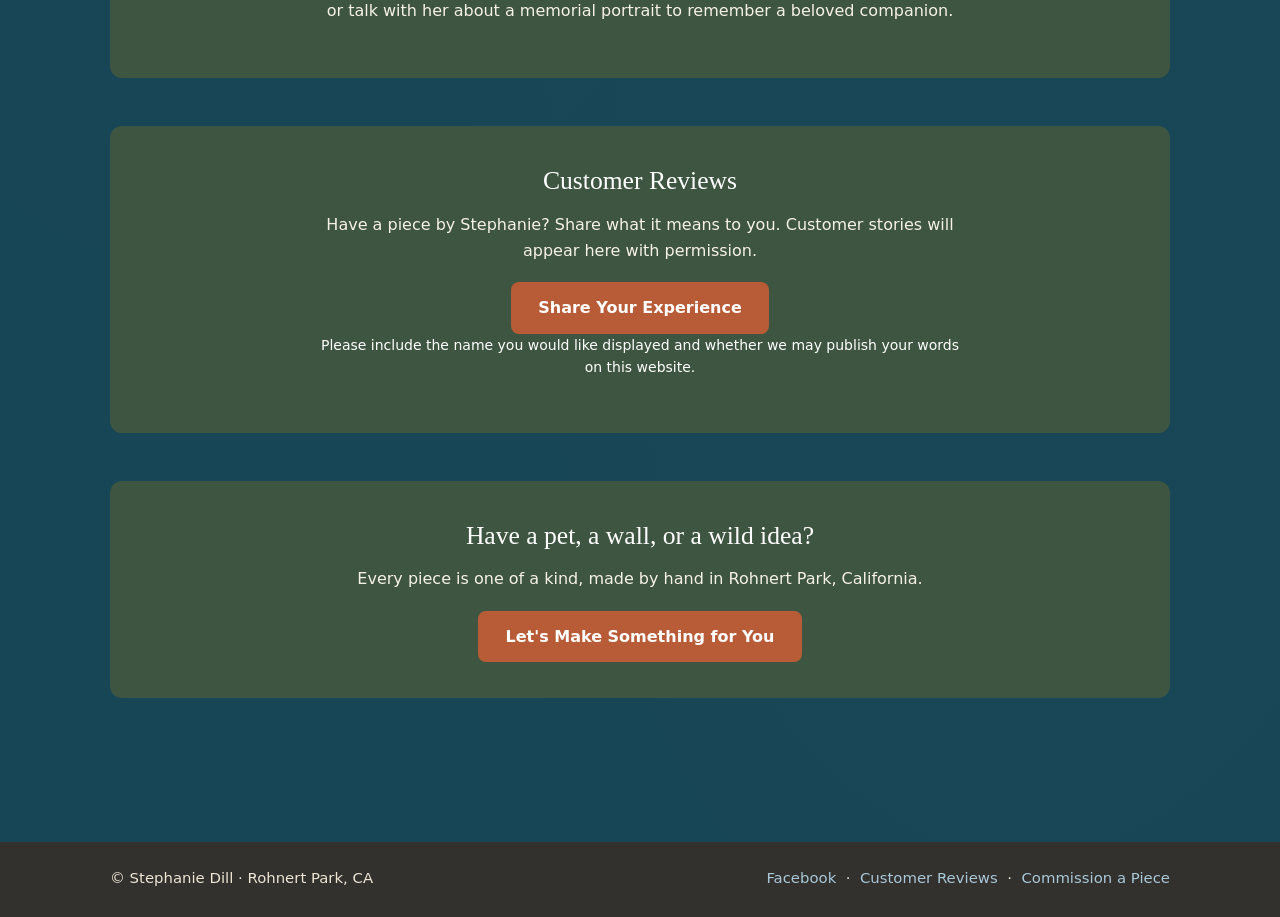
==== commit 2596f874: "Publish Village materials and dimensions and two sold shadowboxes" ====
--- a/index.html
+++ b/index.html
@@ -181,6 +181,7 @@
       <div class="card-text">
         <h3>Shadow Boxes</h3>
         <p>Tiny worlds in a frame — from whole miniature towns to one-off scenes.</p>
+        <p>Shown: Restaurantville · Sold for $550</p>
         <span class="more">Peek inside →</span>
       </div>
     </a>
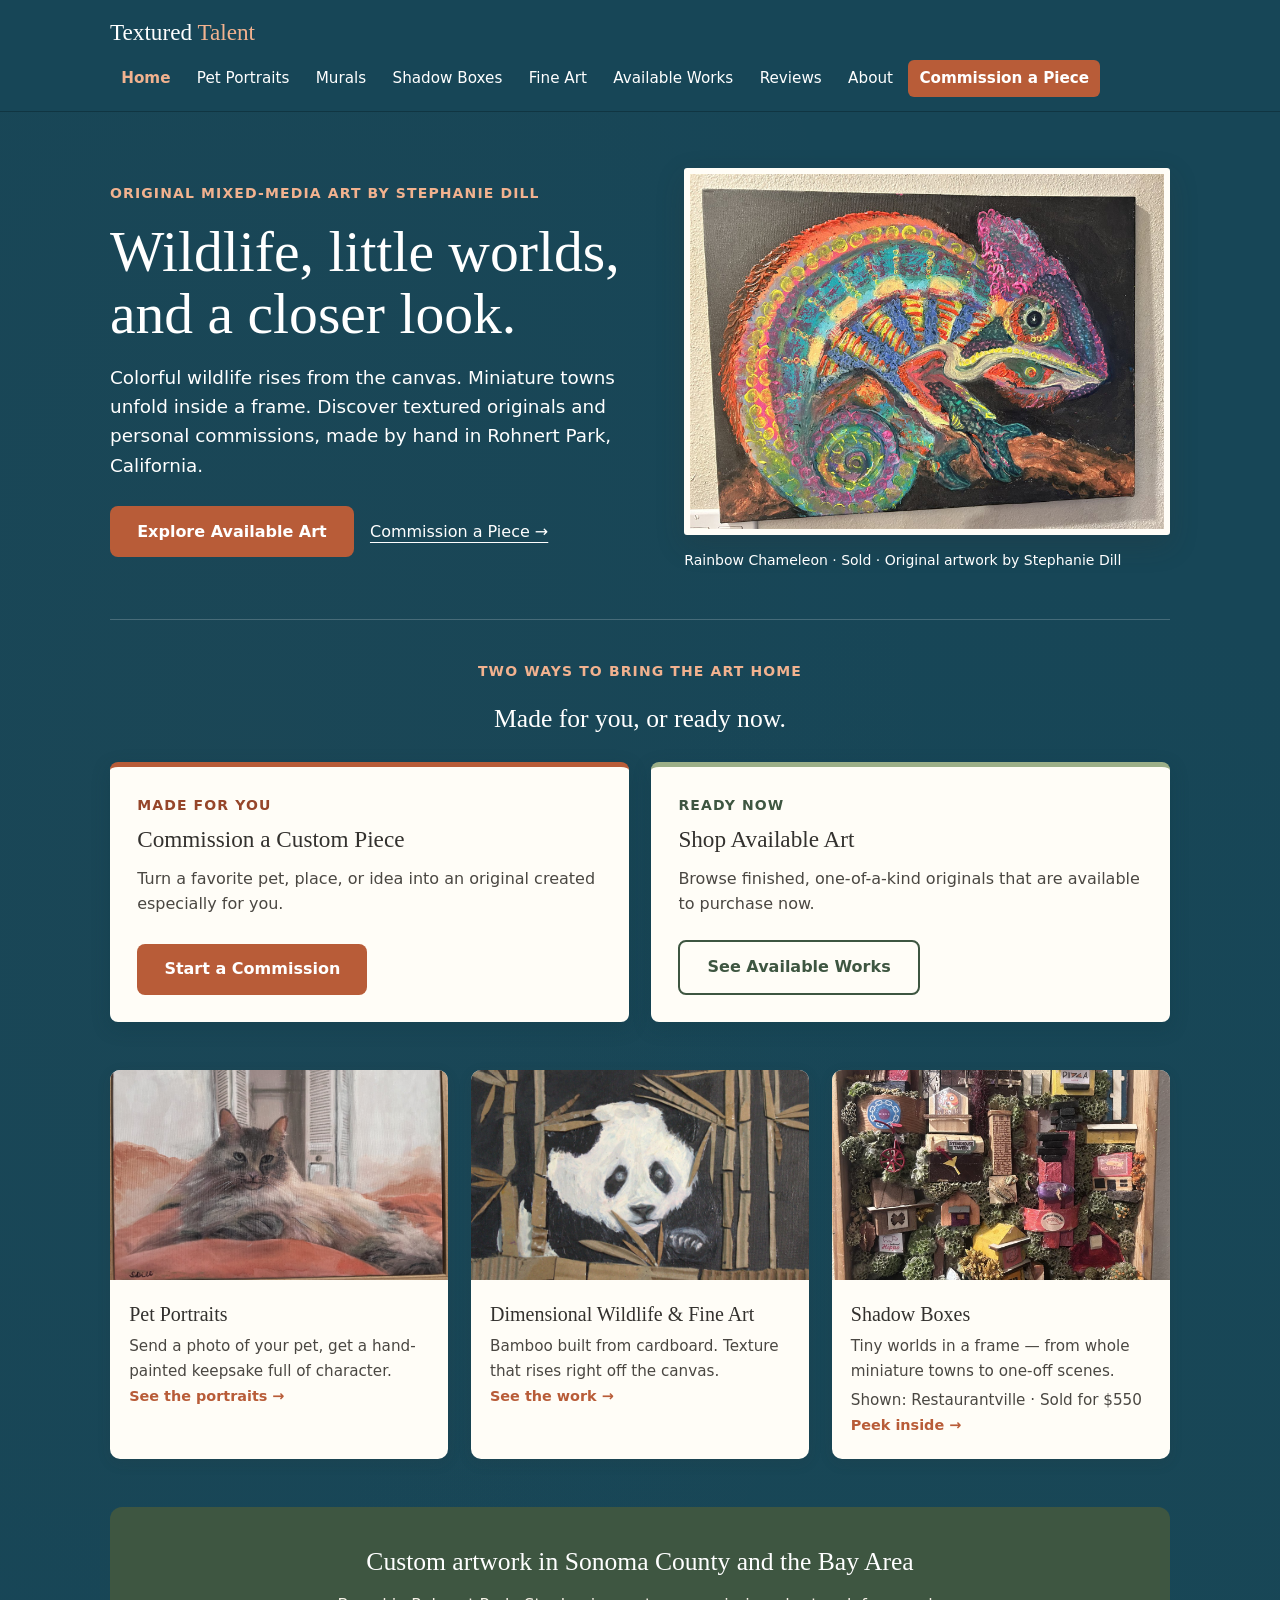
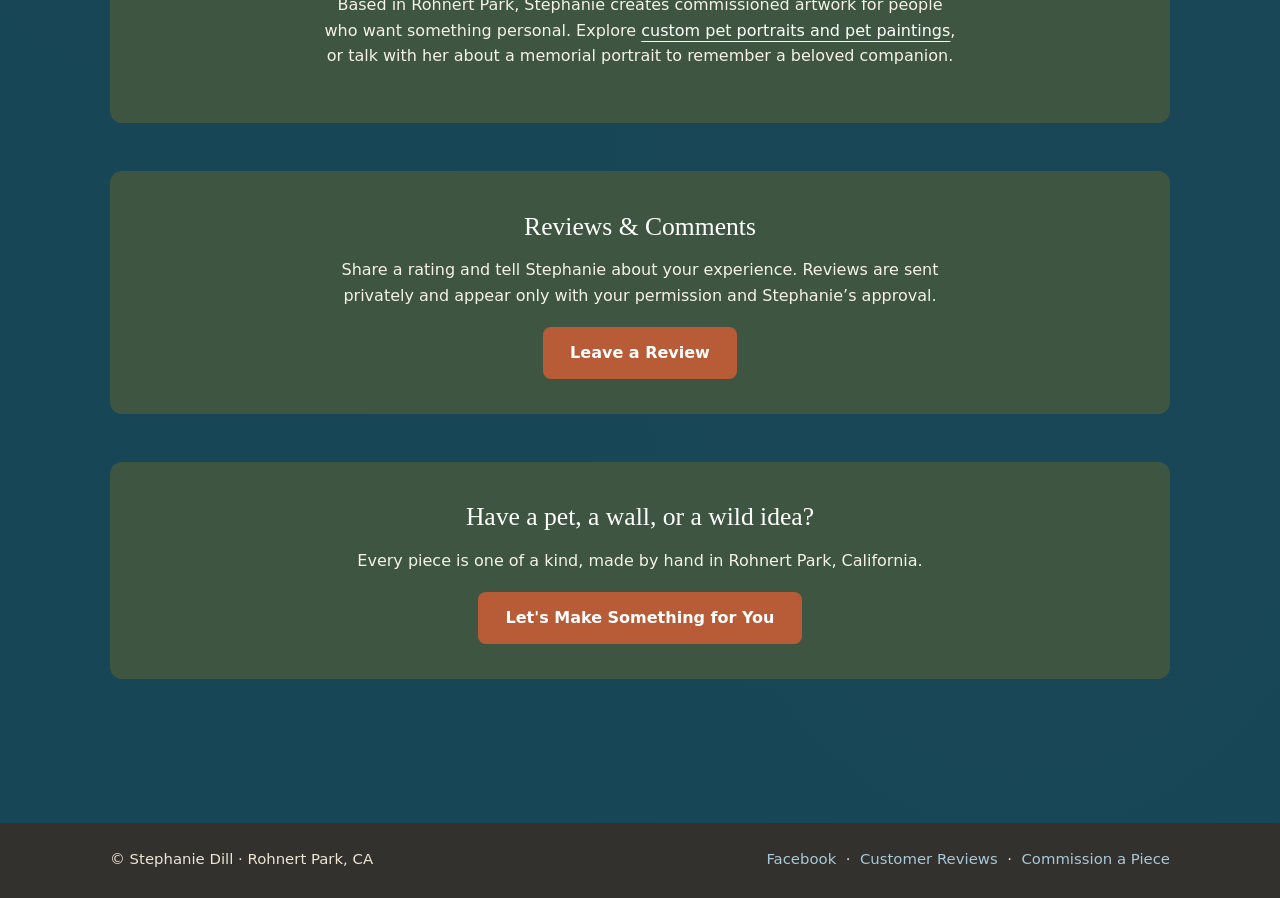
==== commit 42aad1de: "Add private rating and review submission with owner-approved display" ====
--- a/index.html
+++ b/index.html
@@ -115,6 +115,7 @@
       <a href="shadow-boxes.html?v=artwork-20261013">Shadow Boxes</a>
       <a href="fine-art.html?v=artwork-20261013">Fine Art</a>
       <a href="available-works.html?v=artwork-20261013">Available Works</a>
+      <a href="reviews.html">Reviews</a>
       <a href="about.html?v=artwork-20261013">About</a>
       <a href="commission.html?v=artwork-20261013" class="cta">Commission a Piece</a>
     </nav>
@@ -188,7 +189,7 @@
   </section>
 
   <section class="band" aria-labelledby="local-art-title"><h2 id="local-art-title">Custom artwork in Sonoma County and the Bay Area</h2><p>Based in Rohnert Park, Stephanie creates commissioned artwork for people who want something personal. Explore <a class="text-link" href="pet-portraits.html">custom pet portraits and pet paintings</a>, or talk with her about a memorial portrait to remember a beloved companion.</p></section>
-<section class="band" id="reviews" aria-labelledby="reviews-title"><h2 id="reviews-title">Customer Reviews</h2><p>Have a piece by Stephanie? Share what it means to you. Customer stories will appear here with permission.</p><a class="btn" href="mailto:stephbdill@gmail.com?subject=My%20Textured%20Talent%20review">Share Your Experience</a><p class="art-caption">Please include the name you would like displayed and whether we may publish your words on this website.</p></section>
+<section class="band" id="reviews" aria-labelledby="reviews-title"><h2 id="reviews-title">Reviews &amp; Comments</h2><p>Share a rating and tell Stephanie about your experience. Reviews are sent privately and appear only with your permission and Stephanie’s approval.</p><a class="btn" href="reviews.html">Leave a Review</a></section>
 <!-- Closing call to action -->
   <section class="band">
     <h2>Have a pet, a wall, or a wild idea?</h2>
